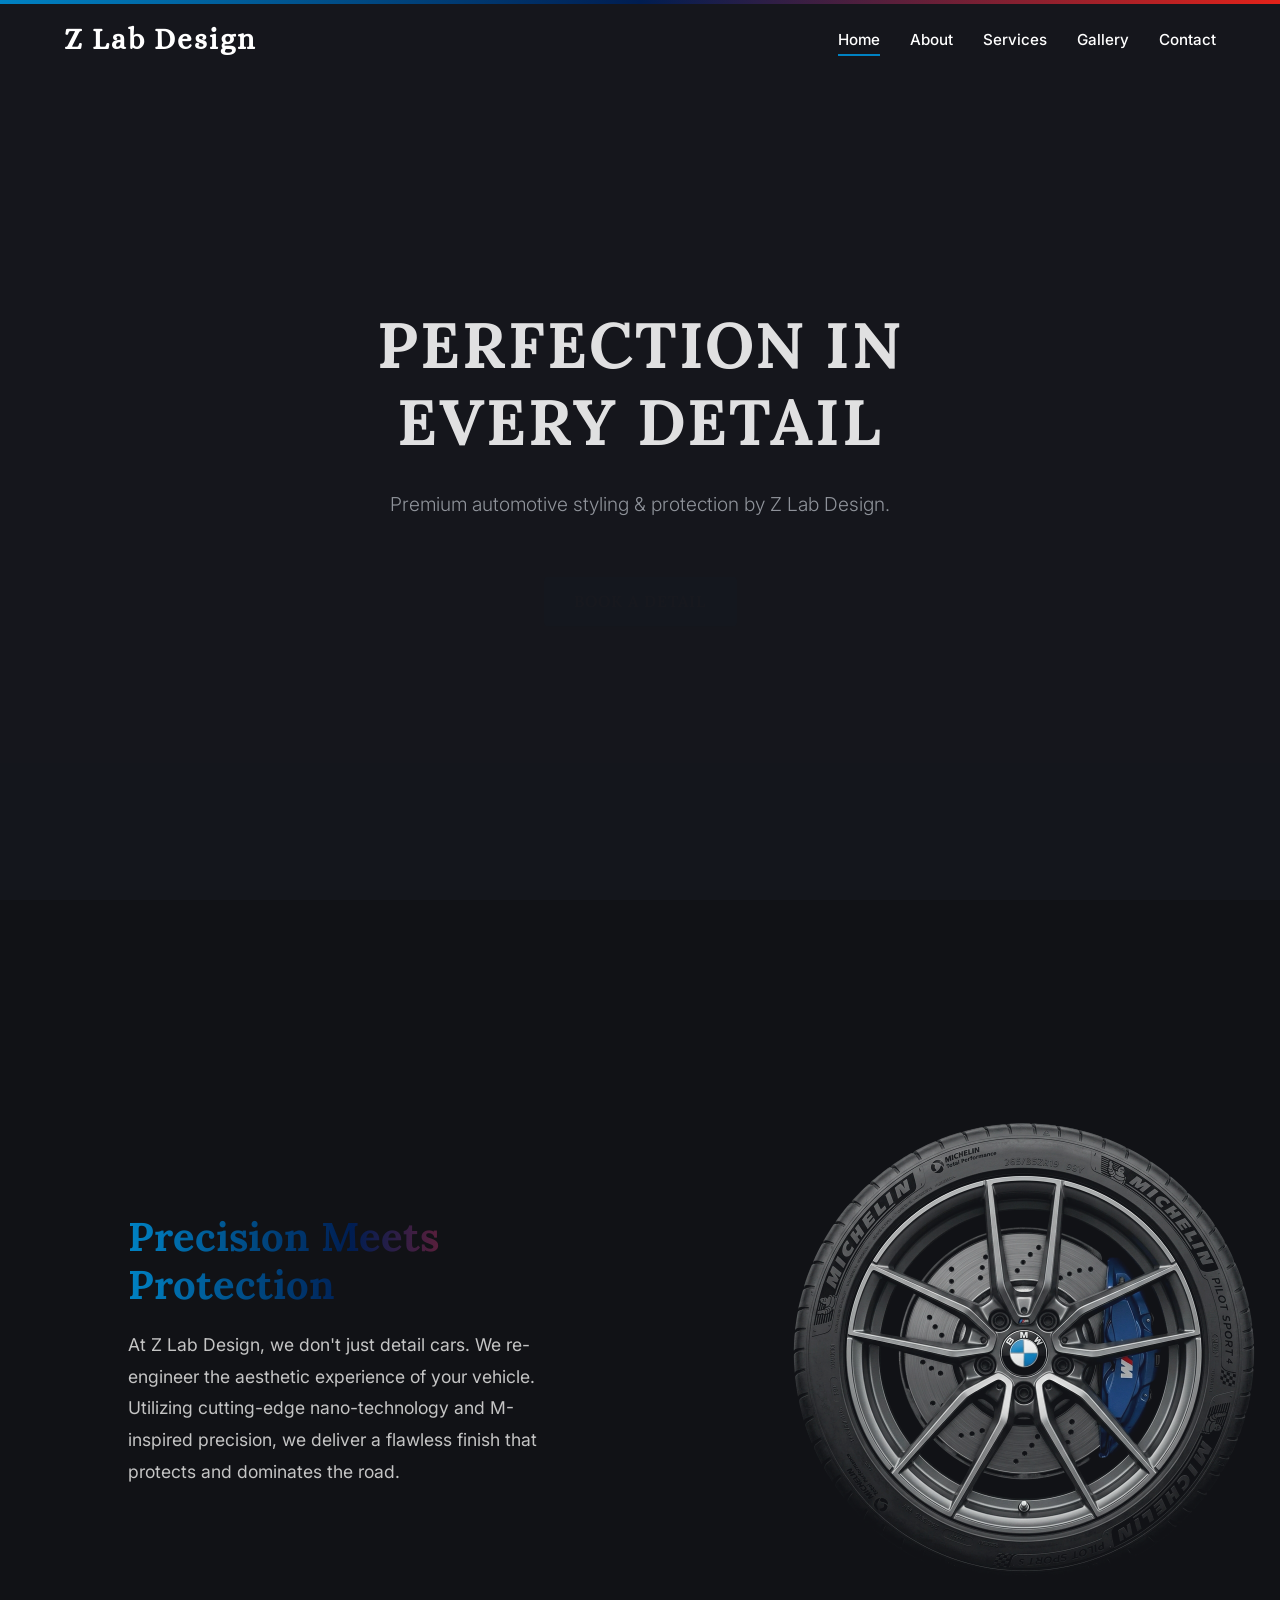
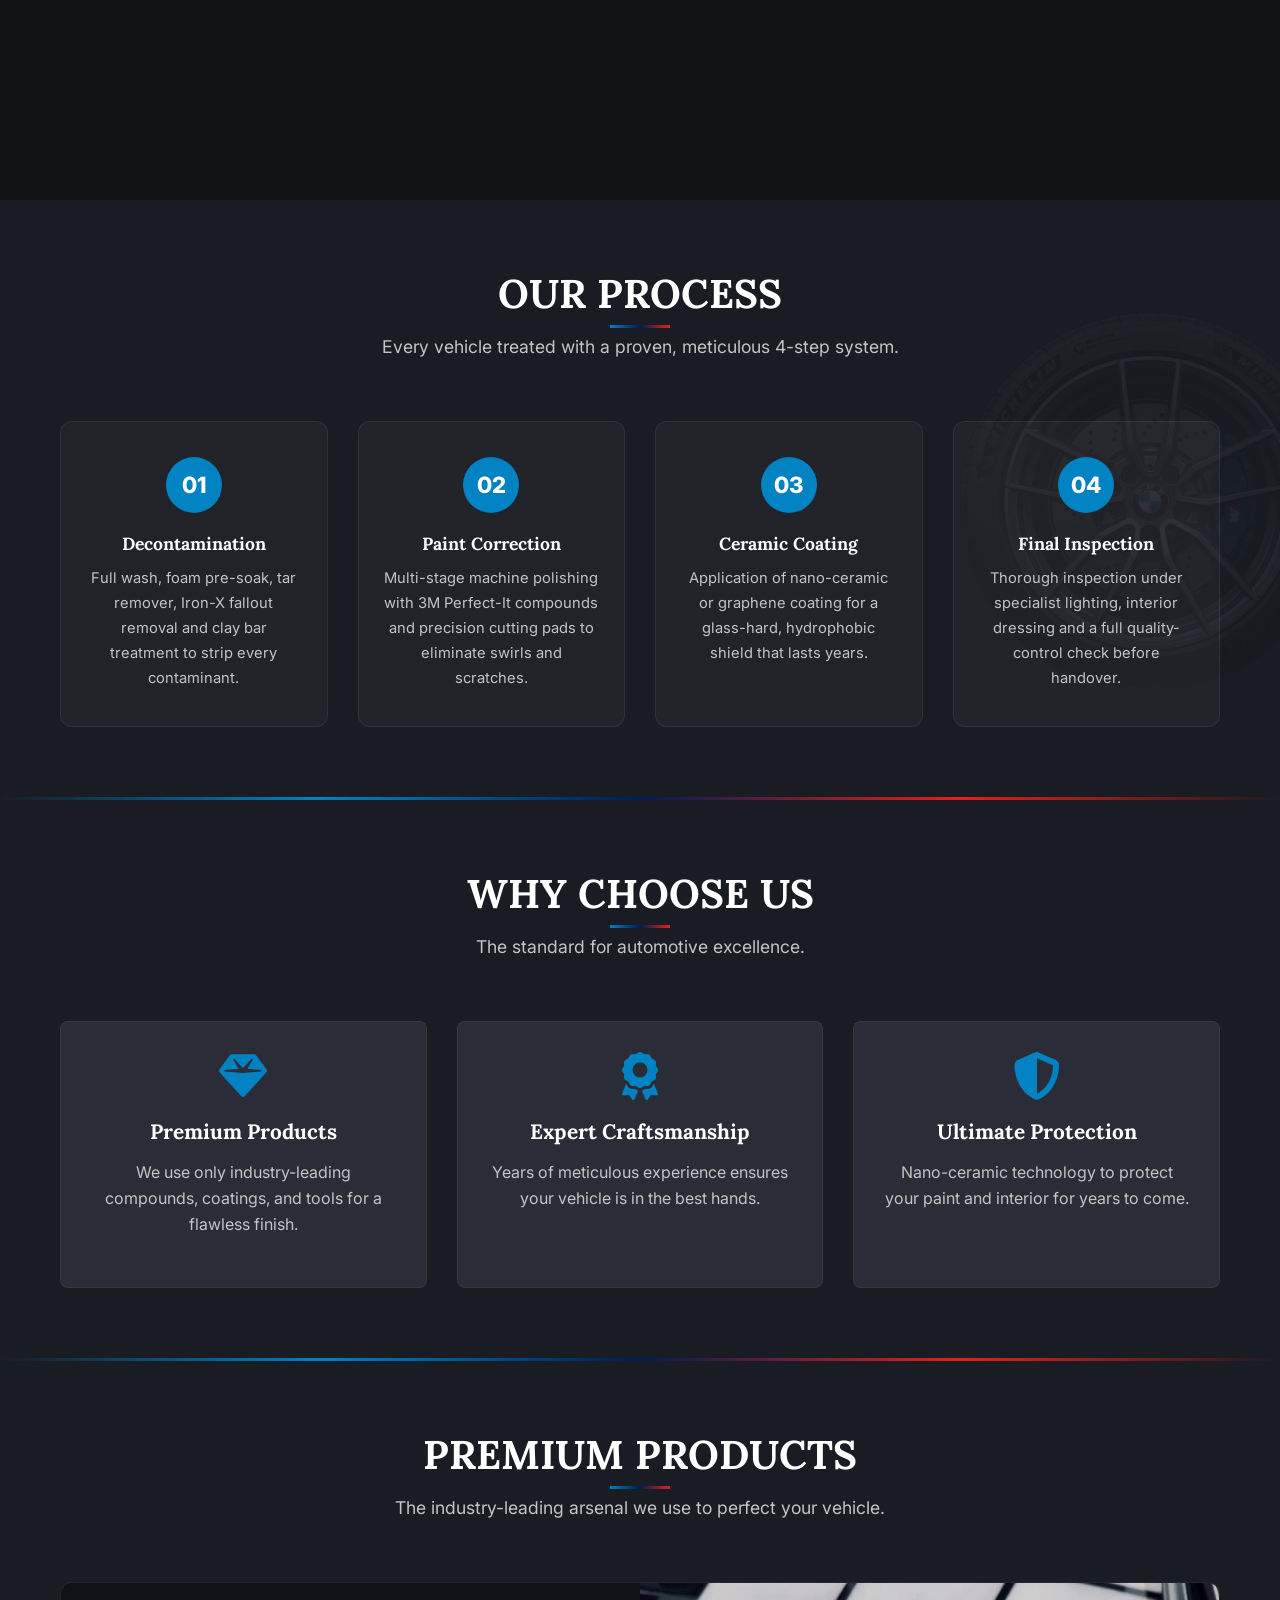
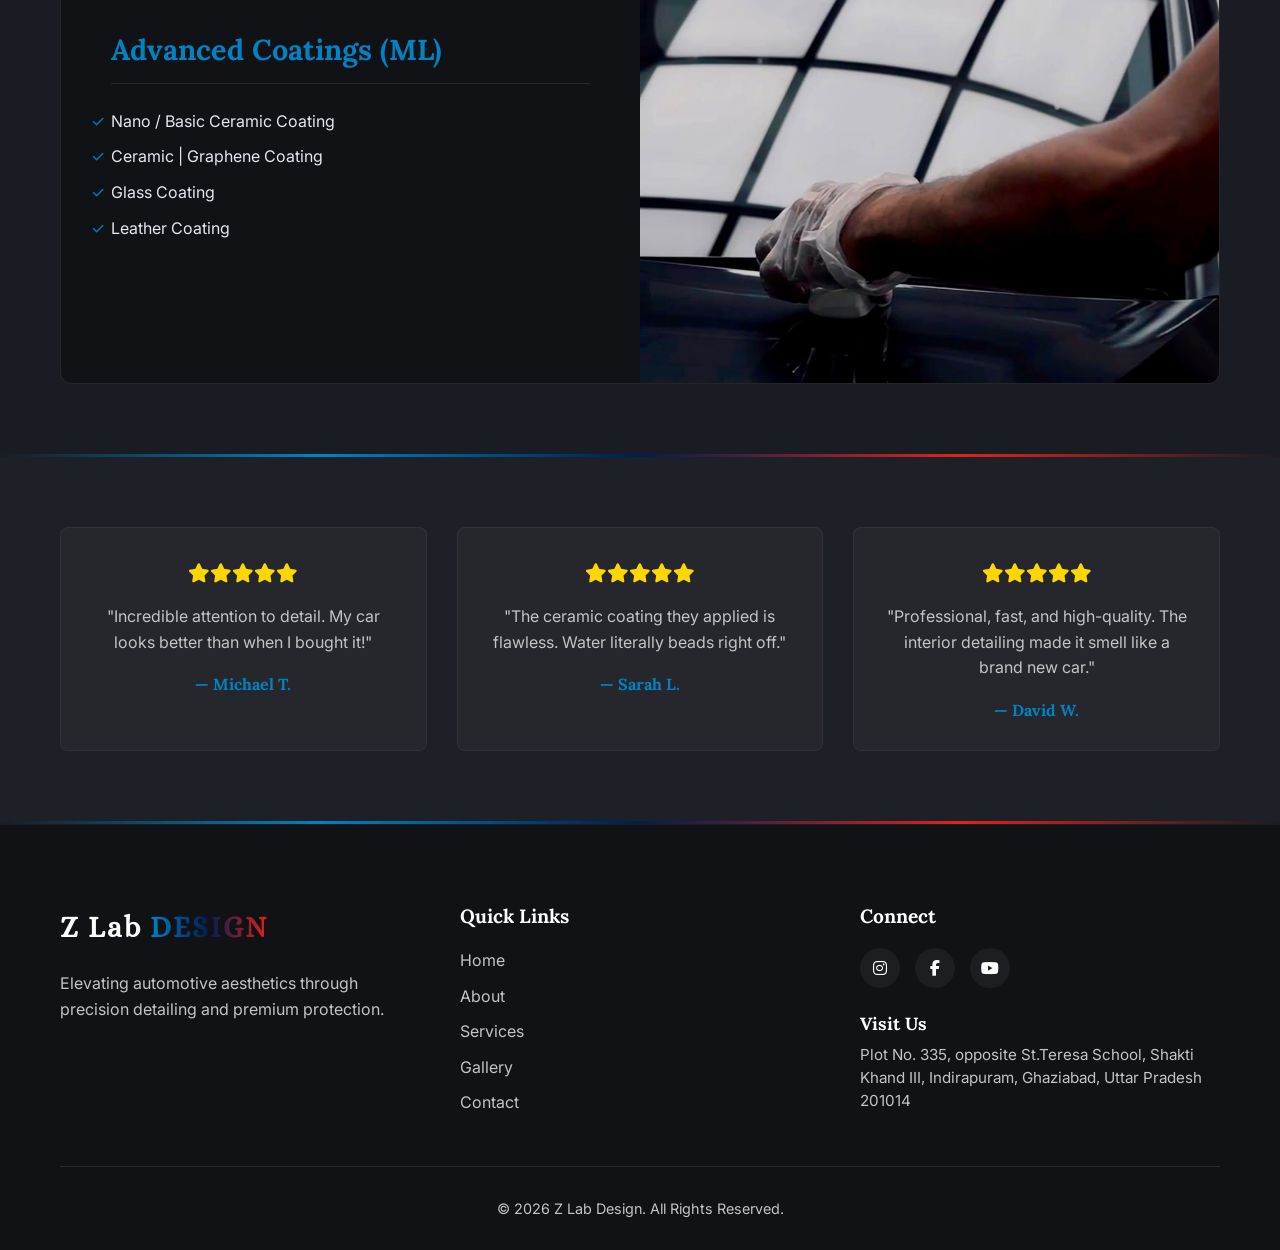
==== index.html @ da7d47e8 "website" ====
<!DOCTYPE html>
<html lang="en">

<head>
  <meta charset="UTF-8">
  <meta name="viewport" content="width=device-width, initial-scale=1.0">
  <title>Z Lab Design | Premium Car Detailing</title>
  <meta name="description" content="Modern, premium car detailing services by Z Lab Design.">
  <link rel="stylesheet" href="assets/css/style.css">
  <link rel="stylesheet" href="https://cdnjs.cloudflare.com/ajax/libs/font-awesome/6.4.0/css/all.min.css">
</head>

<body class="loading">

  <!-- Persistent Video Background -->
  <video autoplay muted loop playsinline
    style="position: fixed; top: 0; left: 0; width: 100vw; height: 100vh; object-fit: cover; z-index: 0; opacity: 0.2; pointer-events: none; filter: brightness(0.6);">
    <source src="assets/videos/ppf_video.mp4" type="video/mp4">
  </video>

  <!-- Preloader -->
  <div id="preloader">
    <div class="preloader-content">
      <div class="loader-logo">Z Lab DESIGN</div>
    </div>
  </div>

  <!-- Navbar -->
  <nav class="navbar">
    <div class="nav-logo">
      <a href="index.html">
        Z Lab Design
      </a>
    </div>
    <div class="nav-links">
      <a href="index.html" class="active">Home</a>
      <a href="about.html">About</a>
      <a href="services.html">Services</a>
      <a href="gallery.html">Gallery</a>
      <a href="contact.html">Contact</a>
    </div>
    <button class="hamburger"><i class="fas fa-bars"></i></button>
  </nav>

  <!-- Hero Section -->
  <header class="hero">
    <!-- Background Video -->
    <video class="hero-video" autoplay muted loop playsinline>
      <source src="assets/videos/SUV_showcase_in_car_showroom.mp4" type="video/mp4">
    </video>
    <div class="hero-overlay"></div>
    <div class="hero-content">
      <h1 class="hero-title">Perfection in Every Detail</h1>
      <p class="hero-subtitle">Premium automotive styling & protection by Z Lab Design.</p>
      <a href="services.html" class="btn btn-primary hero-cta">Book a Detail</a>
    </div>
  </header>

  <!-- Signature Scroll Animation -->
  <section class="scroll-section">
    <div class="detail-text-container">
      <h2 class="detail-title">Precision Meets Protection</h2>
      <p class="detail-desc">At Z Lab Design, we don't just detail cars. We re-engineer the aesthetic experience of your
        vehicle. Utilizing cutting-edge nano-technology and M-inspired precision, we deliver a flawless finish that
        protects and dominates the road.</p>
    </div>
    <div class="porsche-container">
      <img src="assets/images/porshe.png" alt="Porsche" style="width: 100%; height: auto; object-fit: contain;">
    </div>
    <div class="wheel-container">
      <img src="assets/images/bmw_tire.png" alt="BMW Wheel" class="wheel-img">
    </div>
    <div class="reveal-text-container">
      <div class="reveal-text">Z Lab Design</div>
    </div>
  </section>

  <!-- Our Process Section (replaces pinned scroll gap) -->
  <section class="section section-dark" style="overflow:hidden; position:relative;">
    <!-- Decorative tyre in background -->
    <div
      style="position:absolute; right:-80px; top:50%; transform:translateY(-50%); width:420px; opacity:0.07; pointer-events:none; z-index:0;">
      <img src="assets/images/bmw_tire.png" alt="" style="width:100%; animation: slowSpin 20s linear infinite;">
    </div>

    <div class="container" style="position:relative; z-index:1;">
      <div class="section-header gsap-reveal">
        <h2 class="section-title">Our Process</h2>
        <p class="section-subtitle">Every vehicle treated with a proven, meticulous 4-step system.</p>
      </div>
      <div style="display:grid; grid-template-columns: repeat(auto-fit, minmax(220px, 1fr)); gap:30px;"
        class="gsap-stagger">

        <div
          style="text-align:center; padding:35px 25px; background:rgba(255,255,255,0.03); border:1px solid rgba(255,255,255,0.07); border-radius:12px; position:relative;">
          <div
            style="width:56px; height:56px; border-radius:50%; background: var(--accent-blue); display:flex; align-items:center; justify-content:center; margin:0 auto 20px; font-size:1.4rem; font-weight:800; color:#fff;">
            01</div>
          <h3 style="font-size:1.1rem; margin-bottom:12px; color:var(--text-light);">Decontamination</h3>
          <p style="color:var(--text-muted); font-size:0.92rem; line-height:1.7;">Full wash, foam pre-soak, tar remover,
            Iron-X fallout removal and clay bar treatment to strip every contaminant.</p>
        </div>

        <div
          style="text-align:center; padding:35px 25px; background:rgba(255,255,255,0.03); border:1px solid rgba(255,255,255,0.07); border-radius:12px;">
          <div
            style="width:56px; height:56px; border-radius:50%; background: var(--accent-blue); display:flex; align-items:center; justify-content:center; margin:0 auto 20px; font-size:1.4rem; font-weight:800; color:#fff;">
            02</div>
          <h3 style="font-size:1.1rem; margin-bottom:12px; color:var(--text-light);">Paint Correction</h3>
          <p style="color:var(--text-muted); font-size:0.92rem; line-height:1.7;">Multi-stage machine polishing with 3M
            Perfect-It compounds and precision cutting pads to eliminate swirls and scratches.</p>
        </div>

        <div
          style="text-align:center; padding:35px 25px; background:rgba(255,255,255,0.03); border:1px solid rgba(255,255,255,0.07); border-radius:12px;">
          <div
            style="width:56px; height:56px; border-radius:50%; background: var(--accent-blue); display:flex; align-items:center; justify-content:center; margin:0 auto 20px; font-size:1.4rem; font-weight:800; color:#fff;">
            03</div>
          <h3 style="font-size:1.1rem; margin-bottom:12px; color:var(--text-light);">Ceramic Coating</h3>
          <p style="color:var(--text-muted); font-size:0.92rem; line-height:1.7;">Application of nano-ceramic or
            graphene coating for a glass-hard, hydrophobic shield that lasts years.</p>
        </div>

        <div
          style="text-align:center; padding:35px 25px; background:rgba(255,255,255,0.03); border:1px solid rgba(255,255,255,0.07); border-radius:12px;">
          <div
            style="width:56px; height:56px; border-radius:50%; background: var(--accent-blue); display:flex; align-items:center; justify-content:center; margin:0 auto 20px; font-size:1.4rem; font-weight:800; color:#fff;">
            04</div>
          <h3 style="font-size:1.1rem; margin-bottom:12px; color:var(--text-light);">Final Inspection</h3>
          <p style="color:var(--text-muted); font-size:0.92rem; line-height:1.7;">Thorough inspection under specialist
            lighting, interior dressing and a full quality-control check before handover.</p>
        </div>

      </div>
    </div>
  </section>
  <div class="glow-divider"></div>

  <!-- Why Choose Us -->
  <section class="section section-dark">
    <div class="container">
      <div class="section-header gsap-reveal">
        <h2 class="section-title">Why Choose Us</h2>
        <p class="section-subtitle">The standard for automotive excellence.</p>
      </div>
      <div class="grid-3">
        <div class="card">
          <div class="card-content text-center" style="text-align: center;">
            <i class="fas fa-gem" style="font-size: 3rem; color: var(--accent-blue); margin-bottom: 20px;"></i>
            <h3 class="card-title">Premium Products</h3>
            <p class="card-desc">We use only industry-leading compounds, coatings, and tools for a flawless finish.</p>
          </div>
        </div>
        <div class="card">
          <div class="card-content text-center" style="text-align: center;">
            <i class="fas fa-award" style="font-size: 3rem; color: var(--accent-blue); margin-bottom: 20px;"></i>
            <h3 class="card-title">Expert Craftsmanship</h3>
            <p class="card-desc">Years of meticulous experience ensures your vehicle is in the best hands.</p>
          </div>
        </div>
        <div class="card">
          <div class="card-content text-center" style="text-align: center;">
            <i class="fas fa-shield-alt" style="font-size: 3rem; color: var(--accent-blue); margin-bottom: 20px;"></i>
            <h3 class="card-title">Ultimate Protection</h3>
            <p class="card-desc">Nano-ceramic technology to protect your paint and interior for years to come.</p>
          </div>
        </div>
      </div>
    </div>
  </section>
  <div class="glow-divider"></div>

  <!-- Premium Products Section -->
  <section class="section section-dark">
    <div class="container">
      <div class="section-header">
        <h2 class="section-title">Premium Products</h2>
        <p class="section-subtitle">The industry-leading arsenal we use to perfect your vehicle.</p>
      </div>

      <div class="premium-feature-container">
        <!-- LEFT SIDE: Text Slideshow -->
        <div class="premium-text-slider">

          <!-- Coatings (ML) -->
          <div class="premium-slide active">
            <h3 class="premium-title">Advanced Coatings (ML)</h3>
            <ul class="service-items" style="padding-left: 0;">
              <li>Nano / Basic Ceramic Coating</li>
              <li>Ceramic | Graphene Coating</li>
              <li>Glass Coating</li>
              <li>Leather Coating</li>
            </ul>
          </div>

          <!-- Cleaners & Prep -->
          <div class="premium-slide">
            <h3 class="premium-title">Cleaners & Prep</h3>
            <ul class="service-items" style="padding-left: 0;">
              <li>APC (All Purpose Cleaner)</li>
              <li>Degreaser</li>
              <li>Shampoo</li>
              <li>Tar Cleaner</li>
              <li>IPA</li>
              <li>Ironx</li>
            </ul>
          </div>

          <!-- Dressings (Ltr) -->
          <div class="premium-slide">
            <h3 class="premium-title">Dressings (All in Ltr)</h3>
            <ul class="service-items" style="padding-left: 0;">
              <li>Engine Dressing</li>
              <li>Interior Dressing</li>
            </ul>
          </div>

          <!-- Compounds & Waxes -->
          <div class="premium-slide">
            <h3 class="premium-title">Compounds & Waxes</h3>
            <ul class="service-items" style="padding-left: 0;">
              <li>Compounds</li>
              <li>3M Perfect It</li>
              <li>Glazing</li>
              <li>Wax</li>
            </ul>
          </div>

          <!-- Pads & Equipment (Qty) -->
          <div class="premium-slide">
            <h3 class="premium-title">Pads & Equipment (In Qty)</h3>
            <ul class="service-items" style="padding-left: 0;">
              <li>Applicator Pad</li>
              <li>Wax Applicator</li>
              <li>Cutting Pad</li>
              <li>Polishing Pad</li>
            </ul>
          </div>

          <!-- Accessories -->
          <div class="premium-slide">
            <h3 class="premium-title">Accessories</h3>
            <ul class="service-items" style="padding-left: 0;">
              <li>Paper Mat</li>
              <li>Microfiber Cloth</li>
              <li>Suede Cloth</li>
            </ul>
          </div>
        </div>

        <!-- RIGHT SIDE: Images -->
        <div class="premium-image-slider">
          <img src="assets/images/ceramic_1.jpeg" alt="Coatings" class="premium-img active">
          <img src="assets/images/carwash.jpeg" alt="Cleaners" class="premium-img">
          <img src="assets/images/ceramic_2.jpeg" alt="Dressings" class="premium-img">
          <img src="assets/images/bodyshop.jpeg" alt="Compounds" class="premium-img">
          <img src="assets/images/ceramic_coting.jpeg" alt="Equipment" class="premium-img">
          <img src="assets/images/ppf.jpeg" alt="Accessories" class="premium-img">
        </div>
      </div>
    </div>
  </section>
  <div class="glow-divider"></div>

  <!-- Testimonials -->
  <section class="section section-light">
    <div class="container">
      <div class="grid-3 gsap-stagger">
        <div class="card"
          style="padding: 30px; text-align: center; background: rgba(255,255,255,0.03); border: 1px solid rgba(255,255,255,0.05);">
          <div style="color: #ffd700; margin-bottom: 15px; font-size: 1.2rem;">
            <i class="fas fa-star"></i><i class="fas fa-star"></i><i class="fas fa-star"></i><i
              class="fas fa-star"></i><i class="fas fa-star"></i>
          </div>
          <p class="card-desc">"Incredible attention to detail. My car looks better than when I bought it!"</p>
          <h4 style="color: var(--accent-blue);">— Michael T.</h4>
        </div>
        <div class="card"
          style="padding: 30px; text-align: center; background: rgba(255,255,255,0.03); border: 1px solid rgba(255,255,255,0.05);">
          <div style="color: #ffd700; margin-bottom: 15px; font-size: 1.2rem;">
            <i class="fas fa-star"></i><i class="fas fa-star"></i><i class="fas fa-star"></i><i
              class="fas fa-star"></i><i class="fas fa-star"></i>
          </div>
          <p class="card-desc">"The ceramic coating they applied is flawless. Water literally beads right off."</p>
          <h4 style="color: var(--accent-blue);">— Sarah L.</h4>
        </div>
        <div class="card"
          style="padding: 30px; text-align: center; background: rgba(255,255,255,0.03); border: 1px solid rgba(255,255,255,0.05);">
          <div style="color: #ffd700; margin-bottom: 15px; font-size: 1.2rem;">
            <i class="fas fa-star"></i><i class="fas fa-star"></i><i class="fas fa-star"></i><i
              class="fas fa-star"></i><i class="fas fa-star"></i>
          </div>
          <p class="card-desc">"Professional, fast, and high-quality. The interior detailing made it smell like a
            brand
            new car."</p>
          <h4 style="color: var(--accent-blue);">— David W.</h4>
        </div>
      </div>
    </div>
  </section>
  <div class="glow-divider"></div>
  <!-- Footer -->
  <footer class="footer">
    <div class="container">
      <div class="footer-grid">
        <div class="footer-col">
          <div class="nav-logo" style="margin-bottom: 20px;">Z Lab <span>DESIGN</span></div>
          <p style="color: var(--text-muted);">Elevating automotive aesthetics through precision detailing and premium
            protection.</p>
        </div>
        <div class="footer-col">
          <h4>Quick Links</h4>
          <ul class="footer-links">
            <li><a href="index.html">Home</a></li>
            <li><a href="about.html">About</a></li>
            <li><a href="services.html">Services</a></li>
            <li><a href="gallery.html">Gallery</a></li>
            <li><a href="contact.html">Contact</a></li>
          </ul>
        </div>
        <div class="footer-col">
          <h4>Connect</h4>
          <div class="social-links" style="margin-bottom: 25px;">
            <a href="https://www.instagram.com/zlabdesign?utm_source=ig_web_button_share_sheet&igsh=ZDNlZDc0MzIxNw==" target="_blank"><i class="fab fa-instagram"></i></a>
            <a href="#"><i class="fab fa-facebook-f"></i></a>
            <a href="#"><i class="fab fa-youtube"></i></a>
          </div>
          <h4 style="margin-bottom: 10px; font-size: 1.1rem; color: #fff;">Visit Us</h4>
          <p style="color: var(--text-muted); font-size: 0.95rem; line-height: 1.5;">
            Plot No. 335, opposite St.Teresa School, Shakti Khand III, Indirapuram, Ghaziabad, Uttar Pradesh 201014
          </p>
        </div>
      </div>
      <div class="footer-bottom">
        &copy; 2026 Z Lab Design. All Rights Reserved.
      </div>
    </div>
  </footer>

  <!-- GSAP & ScrollTrigger -->
  <script src="https://cdnjs.cloudflare.com/ajax/libs/gsap/3.12.2/gsap.min.js"></script>
  <script src="https://cdnjs.cloudflare.com/ajax/libs/gsap/3.12.2/ScrollTrigger.min.js"></script>
  <script src="assets/js/script.js"></script>
</body>

</html>
---- assets/css/style.css ----
@import url('https://fonts.googleapis.com/css2?family=Alice&family=Lora:ital,wght@0,400;0,500;0,600;0,700;1,400;1,500;1,600&family=Inter:wght@300;400;500;600;700&display=swap');

:root {
  --bg-dark: #1a1c23;
  --bg-darker: #111216;
  --bg-light: #23252e;
  --bg-card: #2a2d37;
  --text-main: #ffffff;
  --text-light: #f8f9fa;
  --text-muted: #c4c4c4;
  --accent-blue: #0082c3; /* BMW M Light Blue */
  --accent-blue-dark: #001d51; /* BMW M Dark Blue */
  --accent-glow: rgba(0, 130, 195, 0.4);
  --accent-red: #e32219; /* BMW M Red */
  --chrome: #e2e8f0;
  --font-primary: 'Lora', serif;
  --font-heading: 'Lora', serif;
  --font-nav: 'Inter', sans-serif;
  --font-logo: 'Alice', serif;
  --nav-height: 80px;
}

* {
  margin: 0;
  padding: 0;
  box-sizing: border-box;
}

body {
  font-family: 'Inter', sans-serif;
  background-color: var(--bg-dark);
  color: var(--text-main);
  line-height: 1.6;
  overflow-x: hidden;
  -webkit-font-smoothing: antialiased;
  -moz-osx-font-smoothing: grayscale;
  text-rendering: optimizeLegibility;
}

/* Global M-Stripe at top of page */
body::before {
  content: '';
  position: fixed;
  top: 0; left: 0; right: 0;
  height: 4px;
  background: linear-gradient(90deg, var(--accent-blue) 0%, var(--accent-blue-dark) 50%, var(--accent-red) 100%);
  z-index: 9999;
}

.page-background {
  position: fixed;
  top: -5%;
  left: -5%;
  width: 110%;
  height: 110%;
  z-index: -999;
  background-size: cover;
  background-position: center;
  filter: blur(20px);
  opacity: 0.2; /* Darkened to keep text readable */
  pointer-events: none;
}

body.loading {
  overflow: hidden;
}


/* ════════════════════════════════════════════
   SCROLL ANIMATION SYSTEM
   ════════════════════════════════════════════ */

/* Base state — always visible (safe fallback) */
.gsap-reveal,
.reveal-left,
.reveal-right,
.reveal-scale,
.reveal-flip {
  opacity: 1;
  transform: none;
  transition: opacity 0.8s cubic-bezier(0.22,1,0.36,1),
              transform 0.8s cubic-bezier(0.22,1,0.36,1);
}

/* Hidden states added by JS just before observing */
.gsap-reveal.reveal-init   { opacity: 0; transform: translateY(40px); }
.reveal-left.reveal-init   { opacity: 0; transform: translateX(-60px); }
.reveal-right.reveal-init  { opacity: 0; transform: translateX(60px); }
.reveal-scale.reveal-init  { opacity: 0; transform: scale(0.85); }
.reveal-flip.reveal-init   { opacity: 0; transform: perspective(600px) rotateX(20deg) translateY(30px); }

/* Visible state */
.gsap-reveal.is-visible,
.reveal-left.is-visible,
.reveal-right.is-visible,
.reveal-scale.is-visible,
.reveal-flip.is-visible    { opacity: 1; transform: none; }

/* Stagger delays for children */
.gsap-stagger > *:nth-child(1) { transition-delay: 0s; }
.gsap-stagger > *:nth-child(2) { transition-delay: 0.1s; }
.gsap-stagger > *:nth-child(3) { transition-delay: 0.2s; }
.gsap-stagger > *:nth-child(4) { transition-delay: 0.3s; }
.gsap-stagger > *:nth-child(5) { transition-delay: 0.4s; }
.gsap-stagger > *:nth-child(6) { transition-delay: 0.5s; }

/* Card hover lift */
.card {
  transition: transform 0.35s ease, box-shadow 0.35s ease !important;
}
.card:hover {
  transform: translateY(-8px) !important;
  box-shadow: 0 24px 48px rgba(0,0,0,0.4) !important;
}

/* Animated underline for section titles */
.section-title {
  position: relative;
  display: inline-block;
}
.section-title::after {
  content: '';
  position: absolute;
  bottom: -10px;
  left: 50%;
  width: 0;
  height: 3px;
  background: linear-gradient(90deg, var(--accent-blue), var(--accent-blue-dark), var(--accent-red));
  transform: translateX(-50%);
  transition: width 0.6s ease 0.4s;
}
.is-visible .section-title::after,
.section-title.is-visible::after { width: 60px; }

/* Stat number pulse on load */
@keyframes statPop {
  0%   { transform: scale(1); }
  50%  { transform: scale(1.15); }
  100% { transform: scale(1); }
}
.stat-box.is-visible .stat-number {
  animation: statPop 0.5s ease 1.5s both;
}

/* Smooth parallax hint on hero */
@keyframes heroFloat {
  0%, 100% { transform: translateY(0); }
  50%       { transform: translateY(-12px); }
}
.hero-cta {
  animation: heroFloat 4s ease-in-out infinite;
  animation-delay: 1.5s;
}

/* Glowing line separator */
.glow-divider {
  height: 3px;
  background: linear-gradient(90deg, rgba(0, 130, 195, 0) 0%, var(--accent-blue) 25%, var(--accent-blue-dark) 50%, var(--accent-red) 75%, rgba(227, 34, 25, 0) 100%);
  margin: 0;
  animation: glowPulse 3s ease-in-out infinite;
}
@keyframes glowPulse {
  0%, 100% { opacity: 0.3; }
  50%       { opacity: 1; }
}


h1, h2, h3, h4, h5, h6 {
  font-family: var(--font-heading);
  font-weight: 700;
  line-height: 1.2;
}

a {
  color: var(--text-main);
  text-decoration: none;
  transition: color 0.3s ease;
}

a:hover {
  color: var(--accent-blue);
}

ul {
  list-style: none;
}

img {
  max-width: 100%;
  display: block;
}

.container {
  width: 100%;
  max-width: 1200px;
  margin: 0 auto;
  padding: 0 20px;
}

/* ================= PRELOADER ================= */
#preloader {
  position: fixed;
  top: 0; left: 0; width: 100%; height: 100%;
  background: var(--bg-darker);
  z-index: 9999;
  display: flex;
  justify-content: center;
  align-items: center;
  transition: opacity 0.5s ease;
}

.preloader-content {
  text-align: center;
}

.loader-logo {
  font-family: var(--font-heading);
  font-size: 2rem;
  font-weight: 800;
  letter-spacing: 2px;
  color: var(--text-main);
  position: relative;
  overflow: hidden;
}

.loader-logo::after {
  content: '';
  position: absolute;
  top: 0; left: -100%; width: 100%; height: 100%;
  background: linear-gradient(90deg, transparent, var(--accent-blue), var(--accent-blue-dark), var(--accent-red), transparent);
  animation: shine 1.5s infinite;
}

@keyframes shine {
  100% { left: 100%; }
}

/* ================= NAVBAR ================= */
.navbar {
  position: fixed;
  top: 0; left: 0; width: 100%;
  height: var(--nav-height);
  display: flex;
  justify-content: space-between;
  align-items: center;
  padding: 0 5%;
  z-index: 1000;
  transition: background-color 0.4s ease, backdrop-filter 0.4s ease, box-shadow 0.4s ease;
  background-color: transparent;
}

.navbar.scrolled {
  background-color: rgba(26, 28, 35, 0.9);
  backdrop-filter: blur(10px);
  box-shadow: 0 4px 30px rgba(0, 0, 0, 0.5);
}

.nav-logo {
  font-family: var(--font-logo);
  font-size: 1.8rem;
  font-weight: 600;
  letter-spacing: 2px;
}

.nav-logo span {
  background: linear-gradient(90deg, var(--accent-blue), var(--accent-blue-dark), var(--accent-red));
  -webkit-background-clip: text;
  -webkit-text-fill-color: transparent;
  display: inline-block;
}

.nav-links {
  display: flex;
  gap: 30px;
}

.nav-links a {
  font-family: var(--font-nav);
  font-size: 0.95rem;
  font-weight: 500;
  position: relative;
}

.nav-links a::after {
  content: '';
  position: absolute;
  bottom: -4px; left: 0; width: 0; height: 2px;
  background-color: var(--accent-blue);
  transition: width 0.3s ease;
}

.nav-links a:hover::after,
.nav-links a.active::after {
  width: 100%;
}

.hamburger {
  display: none;
  cursor: pointer;
  background: none;
  border: none;
  color: var(--text-main);
  font-size: 1.5rem;
}

/* ================= BUTTONS ================= */
.btn {
  display: inline-block;
  padding: 12px 30px;
  font-family: var(--font-primary);
  font-size: 1rem;
  font-weight: 600;
  text-transform: uppercase;
  letter-spacing: 1px;
  border-radius: 4px;
  cursor: pointer;
  transition: all 0.3s ease;
  border: none;
}

.btn-primary {
  background-color: var(--accent-blue);
  color: #fff;
  border-color: var(--accent-blue);
}

.btn-primary:hover {
  background-color: var(--accent-blue-dark);
  border-color: var(--accent-blue-dark);
  box-shadow: 0 5px 15px var(--accent-glow);
  transform: translateY(-2px);
  color: #fff;
}

.btn-outline {
  background-color: transparent;
  color: var(--text-main);
  border: 1px solid var(--chrome);
}

.btn-outline:hover {
  background-color: var(--chrome);
  color: var(--bg-dark);
}

/* ================= HERO SECTION ================= */
.hero {
  position: relative;
  z-index: 1;
  height: 100vh;
  display: flex;
  align-items: center;
  justify-content: center;
  text-align: center;
  overflow: hidden;
}

.hero-video {
  position: absolute;
  top: 50%; left: 50%;
  min-width: 100%; min-height: 100%;
  width: auto; height: auto;
  transform: translateX(-50%) translateY(-50%);
  z-index: -2;
  object-fit: cover;
}

.hero-overlay {
  position: absolute;
  top: 0; left: 0; width: 100%; height: 100%;
  background: rgba(0, 0, 0, 0.2); /* Much lighter overlay just for slight text readability */
  z-index: -1;
}

.hero-content {
  z-index: 1;
  max-width: 800px;
  padding: 0 20px;
}

.hero-title {
  font-size: 4rem;
  margin-bottom: 20px;
  text-transform: uppercase;
  letter-spacing: 2px;
  opacity: 0;
  transform: translateY(30px);
}

.hero-subtitle {
  font-size: 1.2rem;
  color: var(--chrome);
  margin-bottom: 40px;
  font-weight: 300;
  opacity: 0;
  transform: translateY(30px);
}

.hero-cta {
  opacity: 0;
  transform: translateY(30px);
}

/* ================= SCROLL ANIMATION SECTION ================= */
.scroll-section {
  height: 100vh;
  position: relative;
  background-color: var(--bg-darker);
  display: flex;
  align-items: center;
  overflow: hidden;
}

.detail-text-container {
  position: absolute;
  top: 50%;
  left: 10%;
  transform: translateY(-50%);
  width: 35vw;
  z-index: 1; /* Below the wheel */
}

.porsche-container {
  position: absolute;
  top: 50%;
  right: 0; /* Align to the right */
  transform: translateY(-50%);
  width: 45vw; /* Adjust width as needed */
  z-index: 1; /* Below the wheel */
  opacity: 0; /* Hidden initially */
  pointer-events: none;
}

.detail-title {
  font-size: 2.5rem;
  margin-bottom: 20px;
  background: linear-gradient(90deg, var(--accent-blue), var(--accent-blue-dark), var(--accent-red));
  -webkit-background-clip: text;
  -webkit-text-fill-color: transparent;
  display: inline-block;
}

.detail-desc {
  font-size: 1.1rem;
  color: var(--text-muted);
  line-height: 1.8;
}

.wheel-container {
  position: absolute;
  top: 50%;
  right: 0;
  transform: translateY(-50%);
  width: 40vw;
  max-width: 600px;
  z-index: 2;
  mix-blend-mode: screen; /* Perfect for black backgrounds */
}

.wheel-img {
  width: 100%;
  height: auto;
}

.reveal-text-container {
  position: absolute;
  top: 50%;
  left: 10%;
  transform: translateY(-50%);
  z-index: 1;
  width: 80%;
}

.reveal-text {
  font-family: var(--font-heading);
  font-size: 6vw;
  font-weight: 800;
  color: var(--text-main);
  text-transform: uppercase;
  letter-spacing: 5px;
  opacity: 0;
  background: -webkit-linear-gradient(45deg, #fff, var(--chrome));
  -webkit-background-clip: text;
  -webkit-text-fill-color: transparent;
}

/* Decorative slow spin */
@keyframes slowSpin {
  from { transform: rotate(0deg); }
  to   { transform: rotate(360deg); }
}

/* ================= GENERIC SECTIONS ================= */
.section {
  padding: 70px 0;
}

.section-dark {
  background-color: transparent;
}

.section-light {
  background-color: rgba(255, 255, 255, 0.02);
}

.section-header {
  text-align: center;
  margin-bottom: 60px;
}

.section-title {
  font-size: 2.5rem;
  margin-bottom: 15px;
  text-transform: uppercase;
  display: inline-block;
  position: relative;
}

.section-title::after {
  content: '';
  position: absolute;
  bottom: -10px;
  left: 50%;
  transform: translateX(-50%);
  width: 60px;
  height: 3px;
  background-color: var(--accent-blue);
}

.section-subtitle {
  color: var(--text-muted);
  font-size: 1.1rem;
}

/* ================= HIGHLIGHTS & CARDS ================= */
.grid-3 {
  display: grid;
  grid-template-columns: repeat(auto-fit, minmax(300px, 1fr));
  gap: 30px;
}

.card {
  background-color: var(--bg-card);
  border-radius: 8px;
  overflow: hidden;
  transition: transform 0.3s ease, box-shadow 0.3s ease;
  border: 1px solid rgba(255,255,255,0.05);
}

.card:hover {
  transform: translateY(-10px);
  box-shadow: 0 10px 30px rgba(0,0,0,0.5);
  border-color: rgba(0, 123, 255, 0.3);
}

.card-img-wrap {
  height: 250px;
  overflow: hidden;
}

.card-img-wrap img {
  width: 100%;
  height: 100%;
  object-fit: cover;
  transition: transform 0.5s ease;
}

.card:hover .card-img-wrap img {
  transform: scale(1.05);
}

.card-content {
  padding: 30px;
}

.card-title {
  font-size: 1.3rem;
  margin-bottom: 15px;
}

.card-desc {
  color: var(--text-muted);
  margin-bottom: 20px;
}

/* ================= PAGE HEADERS ================= */
.page-header {
  height: 50vh;
  min-height: 400px;
  background-color: var(--bg-darker);
  display: flex;
  align-items: center;
  justify-content: center;
  text-align: center;
  position: relative;
  padding-top: var(--nav-height);
  border-bottom: 1px solid rgba(255,255,255,0.05);
}

.page-title {
  font-size: 3.5rem;
  margin-bottom: 10px;
}

/* ================= SERVICES PAGE ================= */
.service-items {
  margin-top: 20px;
  padding-left: 20px;
}

.service-items li {
  position: relative;
  margin-bottom: 10px;
  color: var(--chrome);
}

.service-items li::before {
  content: '✓';
  color: var(--accent-blue);
  position: absolute;
  left: -20px;
  top: 0;
}

/* ================= GALLERY PAGE ================= */
.gallery-grid {
  display: grid;
  grid-template-columns: repeat(auto-fill, minmax(300px, 1fr));
  gap: 15px;
}

.gallery-item {
  position: relative;
  overflow: hidden;
  border-radius: 8px;
  cursor: pointer;
  aspect-ratio: 1 / 1;
}

.gallery-item img {
  width: 100%;
  height: 100%;
  object-fit: cover;
  transition: transform 0.5s ease;
}

.gallery-overlay {
  position: absolute;
  top: 0; left: 0; width: 100%; height: 100%;
  background: rgba(0,0,0,0.6);
  display: flex;
  justify-content: center;
  align-items: center;
  opacity: 0;
  transition: opacity 0.3s ease;
}

.gallery-item:hover img {
  transform: scale(1.1);
}

.gallery-item:hover .gallery-overlay {
  opacity: 1;
}

.zoom-icon {
  font-size: 2rem;
  color: #fff;
}

/* Lightbox */
.lightbox {
  position: fixed;
  top: 0; left: 0; width: 100%; height: 100%;
  background: rgba(0,0,0,0.95);
  z-index: 2000;
  display: flex;
  justify-content: center;
  align-items: center;
  opacity: 0;
  pointer-events: none;
  transition: opacity 0.3s ease;
}

.lightbox.active {
  opacity: 1;
  pointer-events: all;
}

.lightbox-content {
  max-width: 90%;
  max-height: 90vh;
  object-fit: contain;
  box-shadow: 0 0 50px rgba(0,0,0,0.8);
}

.lightbox-close {
  position: absolute;
  top: 30px; right: 30px;
  color: #fff;
  font-size: 2.5rem;
  cursor: pointer;
  background: none;
  border: none;
}

/* ================= PREMIUM PRODUCTS SLIDER ================= */
.premium-feature-container {
  display: grid;
  grid-template-columns: 1fr 1fr;
  background: rgba(17, 18, 22, 0.95); /* Deep dark background */
  border: 1px solid rgba(255, 255, 255, 0.08);
  border-radius: 12px;
  overflow: hidden;
  align-items: center;
  min-height: 400px;
}

.premium-text-slider {
  position: relative;
  height: 400px;
  padding: 50px;
}

.premium-slide {
  position: absolute;
  top: 50px;
  left: 50px;
  right: 50px;
  opacity: 0;
  transform: translateX(-40px);
  transition: all 0.6s cubic-bezier(0.4, 0, 0.2, 1);
  pointer-events: none;
}

.premium-slide.active {
  opacity: 1;
  transform: translateX(0);
  pointer-events: auto;
}

.premium-title {
  color: var(--accent-blue);
  font-size: 1.8rem;
  margin-bottom: 25px;
  border-bottom: 1px solid rgba(255, 255, 255, 0.1);
  padding-bottom: 15px;
}

.premium-image-slider {
  position: relative;
  height: 100%;
  width: 100%;
  min-height: 400px;
}

.premium-img {
  position: absolute;
  top: 0; left: 0;
  width: 100%; height: 100%;
  object-fit: cover;
  opacity: 0;
  transform: translateX(40px);
  transition: all 0.8s cubic-bezier(0.4, 0, 0.2, 1);
}

.premium-img.active {
  opacity: 1;
  transform: translateX(0);
}

@media (max-width: 900px) {
  .premium-feature-container {
    grid-template-columns: 1fr;
  }
  .premium-image-slider {
    height: 300px;
  }
}

/* ================= FORMS ================= */
.modern-input {
  width: 100%;
  padding: 20px 20px 20px 55px;
  background: rgba(255, 255, 255, 0.02);
  border: 1px solid rgba(255, 255, 255, 0.1);
  border-radius: 12px;
  color: var(--text-main);
  font-family: var(--font-primary);
  font-size: 1.05rem;
  transition: all 0.3s ease;
}
.modern-input:focus {
  outline: none;
  background: rgba(255, 255, 255, 0.05);
  border-color: var(--accent-blue);
  box-shadow: 0 0 20px rgba(0, 130, 195, 0.2);
}
.modern-input::placeholder {
  color: rgba(255, 255, 255, 0.3);
}
.input-icon {
  position: absolute;
  left: 22px;
  top: 50%;
  transform: translateY(-50%);
  color: var(--accent-blue);
  font-size: 1.2rem;
  pointer-events: none;
  transition: color 0.3s ease;
  opacity: 0.8;
}
.modern-input:focus + .input-icon {
  color: #fff;
  opacity: 1;
}
.contact-info-card:hover {
  transform: translateY(-5px);
  border-color: rgba(255, 255, 255, 0.2) !important;
  box-shadow: 0 15px 30px rgba(0,0,0,0.2);
}

.btn-send-modern {
  background: linear-gradient(135deg, var(--accent-blue), var(--accent-blue-dark));
  color: #fff;
  border: none;
  outline: none;
  position: relative;
  overflow: hidden;
  z-index: 1;
  transition: all 0.4s ease;
  box-shadow: 0 10px 20px rgba(0, 130, 195, 0.3);
}
.btn-send-modern::before {
  content: '';
  position: absolute;
  top: 0; left: 0; width: 100%; height: 100%;
  background: linear-gradient(135deg, var(--accent-blue-dark), var(--accent-red));
  z-index: -1;
  opacity: 0;
  transition: opacity 0.4s ease;
}
.btn-send-modern:hover {
  transform: translateY(-3px);
  box-shadow: 0 15px 25px rgba(227, 34, 25, 0.3);
}
.btn-send-modern:hover::before {
  opacity: 1;
}

/* ================= SLIDESHOW ================= */
.slideshow-container .slide {
  position: absolute;
  top: 0; left: 0;
  width: 100%; height: 100%;
  object-fit: cover;
  opacity: 0;
  transition: opacity 1s ease-in-out;
}
.slideshow-container .slide.active {
  opacity: 1;
}

/* ================= ABOUT PAGE ================= */
.about-grid {
  display: grid;
  grid-template-columns: 1fr 1fr;
  gap: 50px;
  align-items: center;
}

.about-img {
  border-radius: 8px;
  box-shadow: 0 20px 40px rgba(0,0,0,0.5);
}

.stats-container {
  display: flex;
  justify-content: space-around;
  margin-top: 60px;
  padding: 40px 0;
  border-top: 1px solid rgba(255,255,255,0.1);
  border-bottom: 1px solid rgba(255,255,255,0.1);
}

.stat-box {
  text-align: center;
}

.stat-number {
  font-size: 3rem;
  font-family: var(--font-heading);
  font-weight: 800;
  color: var(--accent-blue);
  margin-bottom: 10px;
}

.stat-label {
  font-size: 1.1rem;
  color: var(--chrome);
  text-transform: uppercase;
  letter-spacing: 1px;
}

/* ================= CONTACT PAGE ================= */
.contact-grid {
  display: grid;
  grid-template-columns: 1fr 1fr;
  gap: 50px;
}

.contact-form {
  background: var(--bg-card);
  padding: 40px;
  border-radius: 8px;
}

.form-group {
  margin-bottom: 20px;
}

.form-control {
  width: 100%;
  padding: 15px;
  background: rgba(255,255,255,0.05);
  border: 1px solid rgba(255,255,255,0.1);
  color: var(--text-main);
  border-radius: 4px;
  font-family: var(--font-primary);
  transition: border-color 0.3s ease;
}

.form-control:focus {
  outline: none;
  border-color: var(--accent-blue);
}

textarea.form-control {
  resize: vertical;
  min-height: 120px;
}

.contact-info {
  display: flex;
  flex-direction: column;
  gap: 30px;
}

.info-item h4 {
  color: var(--accent-blue);
  margin-bottom: 10px;
  font-size: 1.2rem;
}

.info-item p {
  color: var(--chrome);
}

.map-container {
  margin-top: 20px;
  border-radius: 8px;
  overflow: hidden;
  height: 250px;
}

/* ================= FOOTER ================= */
.footer {
  background-color: var(--bg-darker);
  padding: 80px 0 30px;
  border-top: 1px solid rgba(255,255,255,0.05);
  position: relative;
  z-index: 1;
}

.footer-grid {
  display: grid;
  grid-template-columns: repeat(auto-fit, minmax(250px, 1fr));
  gap: 40px;
  margin-bottom: 40px;
}

.footer-col h4 {
  font-size: 1.2rem;
  margin-bottom: 20px;
  color: #fff;
}

.footer-links li {
  margin-bottom: 10px;
}

.footer-links a {
  color: var(--text-muted);
}

.footer-links a:hover {
  color: var(--accent-blue);
}

.social-links {
  display: flex;
  gap: 15px;
}

.social-links a {
  width: 40px;
  height: 40px;
  border-radius: 50%;
  background: rgba(255,255,255,0.05);
  display: flex;
  justify-content: center;
  align-items: center;
  transition: all 0.3s ease;
}

.social-links a:hover {
  background: var(--accent-blue);
  color: #fff;
}

.footer-bottom {
  text-align: center;
  padding-top: 30px;
  border-top: 1px solid rgba(255,255,255,0.1);
  color: var(--text-muted);
  font-size: 0.9rem;
}

/* ================= RESPONSIVE ================= */
@media (max-width: 992px) {
  .hero-title { font-size: 3rem; }
  .about-grid, .contact-grid { grid-template-columns: 1fr; }
  .wheel-container { width: 60vw; }
}

@media (max-width: 768px) {
  .nav-links {
    position: fixed;
    top: var(--nav-height);
    left: -100%;
    width: 100%;
    height: calc(100vh - var(--nav-height));
    background: var(--bg-darker);
    flex-direction: column;
    align-items: center;
    justify-content: center;
    transition: left 0.4s ease;
  }
  .nav-links.nav-active { left: 0; }
  .hamburger { display: block; }
  
  .hero-title { font-size: 2.5rem; }
  .section-title { font-size: 2rem; }
  
  .stats-container {
    flex-direction: column;
    gap: 30px;
  }
  .reveal-text { font-size: 10vw; }
}
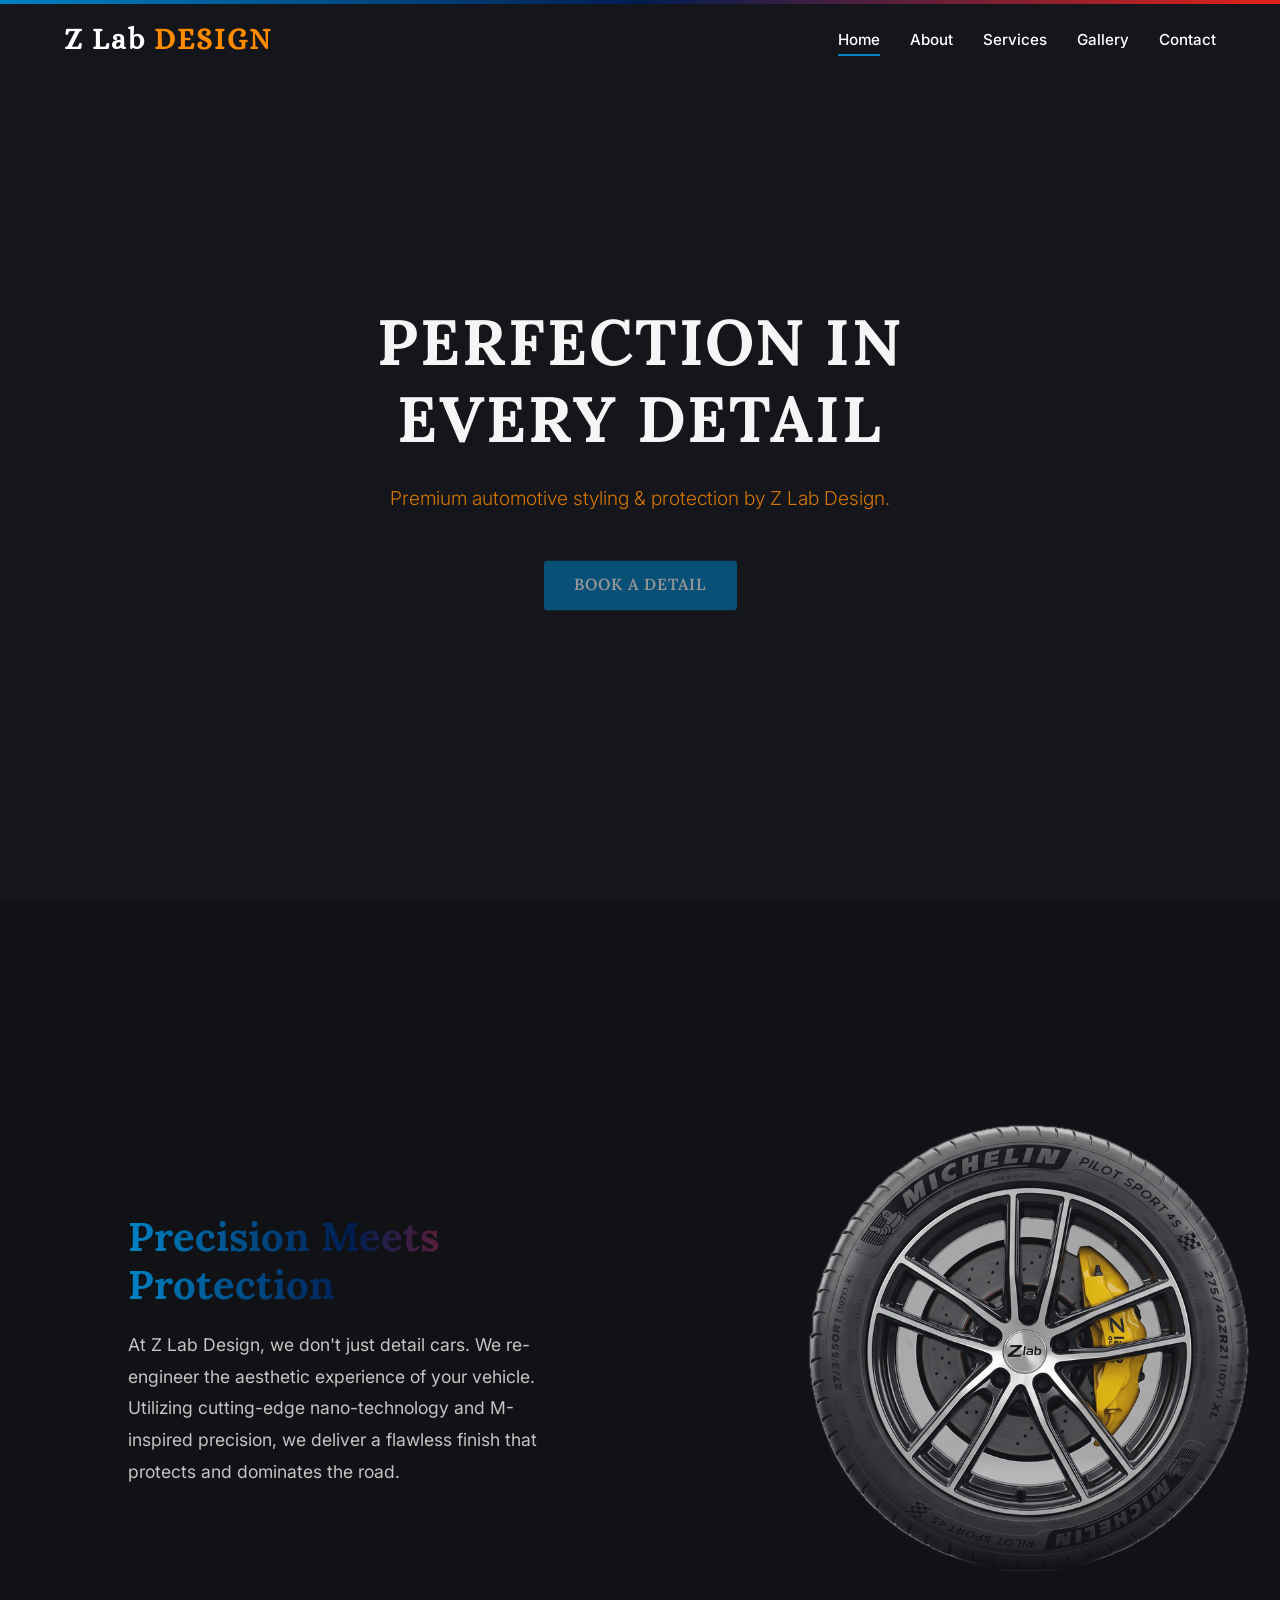
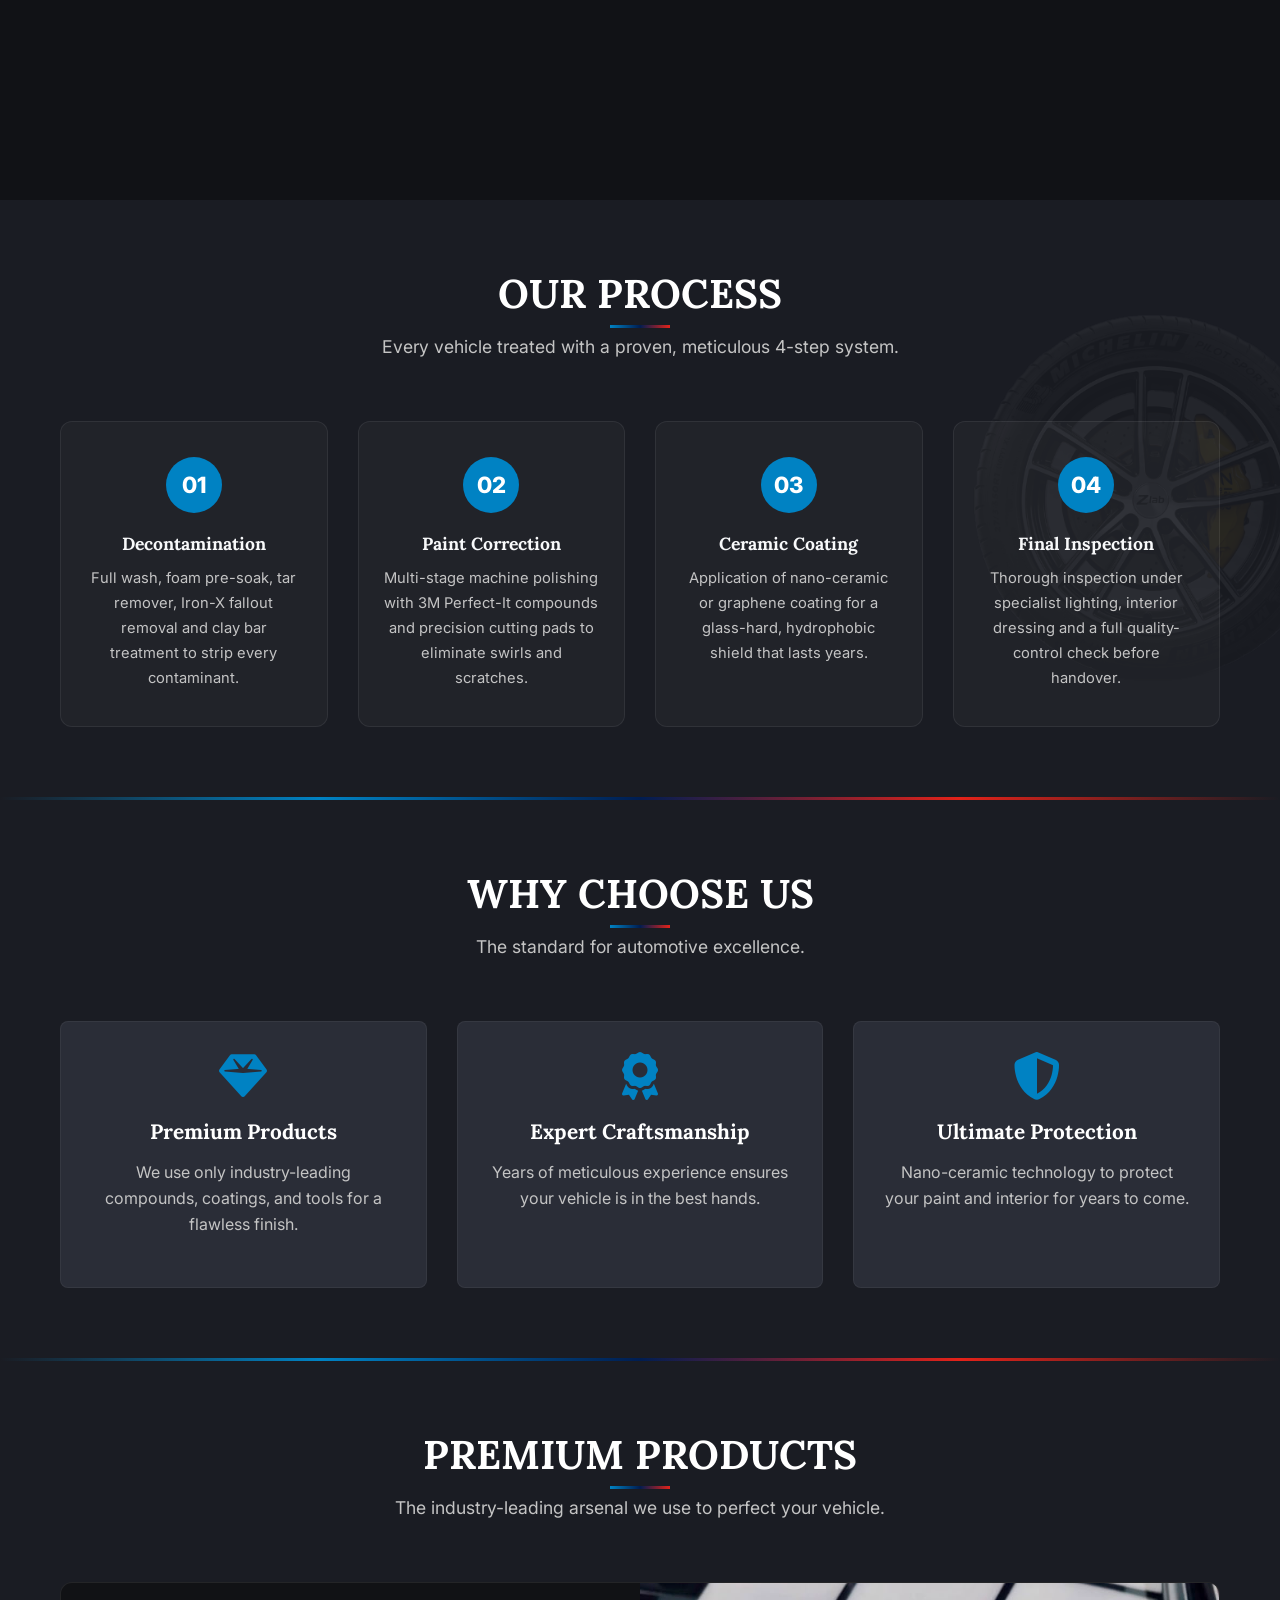
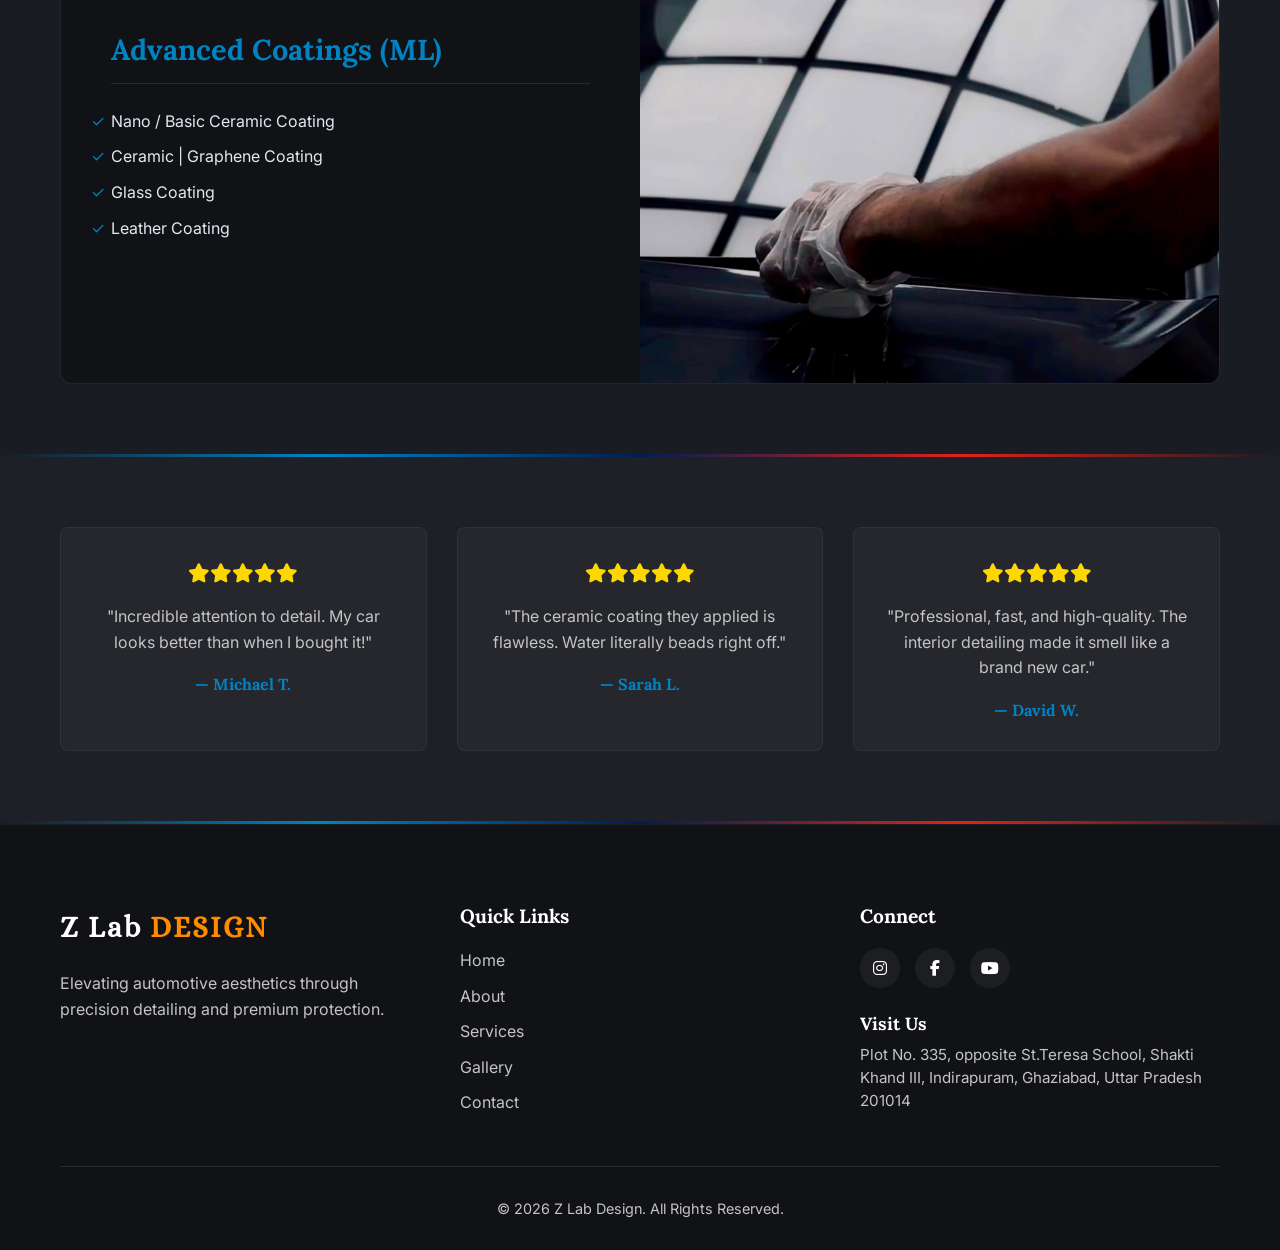
==== commit 9af090e3: "colour" ====
--- a/index.html
+++ b/index.html
@@ -29,7 +29,7 @@
   <nav class="navbar">
     <div class="nav-logo">
       <a href="index.html">
-        Z Lab Design
+        Z Lab <span>DESIGN</span>
       </a>
     </div>
     <div class="nav-links">
--- a/assets/css/style.css
+++ b/assets/css/style.css
@@ -263,9 +263,7 @@
 }
 
 .nav-logo span {
-  background: linear-gradient(90deg, var(--accent-blue), var(--accent-blue-dark), var(--accent-red));
-  -webkit-background-clip: text;
-  -webkit-text-fill-color: transparent;
+  color: #ff8c00;
   display: inline-block;
 }
 
@@ -389,7 +387,7 @@
 
 .hero-subtitle {
   font-size: 1.2rem;
-  color: var(--chrome);
+  color: #ff8c00; /* Vibrant Orange */
   margin-bottom: 40px;
   font-weight: 300;
   opacity: 0;
@@ -1029,32 +1027,72 @@
 /* ================= RESPONSIVE ================= */
 @media (max-width: 992px) {
   .hero-title { font-size: 3rem; }
-  .about-grid, .contact-grid { grid-template-columns: 1fr; }
+  .about-grid, .contact-grid, .grid-2, .grid-3 { grid-template-columns: 1fr; }
   .wheel-container { width: 60vw; }
+  
+  /* Fix contact form padding on tablets */
+  .gsap-reveal[style*="padding: 50px"] { padding: 30px !important; }
 }
 
 @media (max-width: 768px) {
+  /* Navigation */
+  .hamburger { 
+    display: block; 
+    z-index: 1000;
+  }
   .nav-links {
     position: fixed;
-    top: var(--nav-height);
+    top: 0;
     left: -100%;
     width: 100%;
-    height: calc(100vh - var(--nav-height));
-    background: var(--bg-darker);
+    height: 100vh;
+    background: rgba(17, 18, 22, 0.98);
+    backdrop-filter: blur(20px);
     flex-direction: column;
     align-items: center;
     justify-content: center;
-    transition: left 0.4s ease;
+    transition: left 0.4s cubic-bezier(0.4, 0, 0.2, 1);
+    z-index: 999;
   }
   .nav-links.nav-active { left: 0; }
-  .hamburger { display: block; }
+  .nav-links a { font-size: 1.5rem; margin-bottom: 20px; }
   
+  /* Spacing */
+  .section { padding: 60px 0; }
+  .page-header { padding-top: calc(var(--nav-height) + 20px); height: 40vh; min-height: 300px; }
+  
+  /* Typography */
   .hero-title { font-size: 2.5rem; }
-  .section-title { font-size: 2rem; }
+  .section-title { font-size: 2rem !important; }
+  .page-title { font-size: 2.5rem; }
   
+  /* Layout */
   .stats-container {
     flex-direction: column;
     gap: 30px;
   }
   .reveal-text { font-size: 10vw; }
-}
+  
+  /* BMW Scroll Section */
+  .detail-text-container {
+    position: relative;
+    top: auto; left: auto; transform: none;
+    width: 100%;
+    text-align: center;
+    margin-bottom: 40px;
+    padding: 0 20px;
+  }
+  .porsche-container {
+    position: relative;
+    top: auto; right: auto; transform: none;
+    width: 100%;
+    text-align: center;
+  }
+  .wheel-container { width: 80vw; }
+}
+
+@media (max-width: 480px) {
+  .hero-title { font-size: 2rem; }
+  .hero-subtitle { font-size: 1rem; }
+  .contact-info-card { flex-direction: column; text-align: center; }
+}
